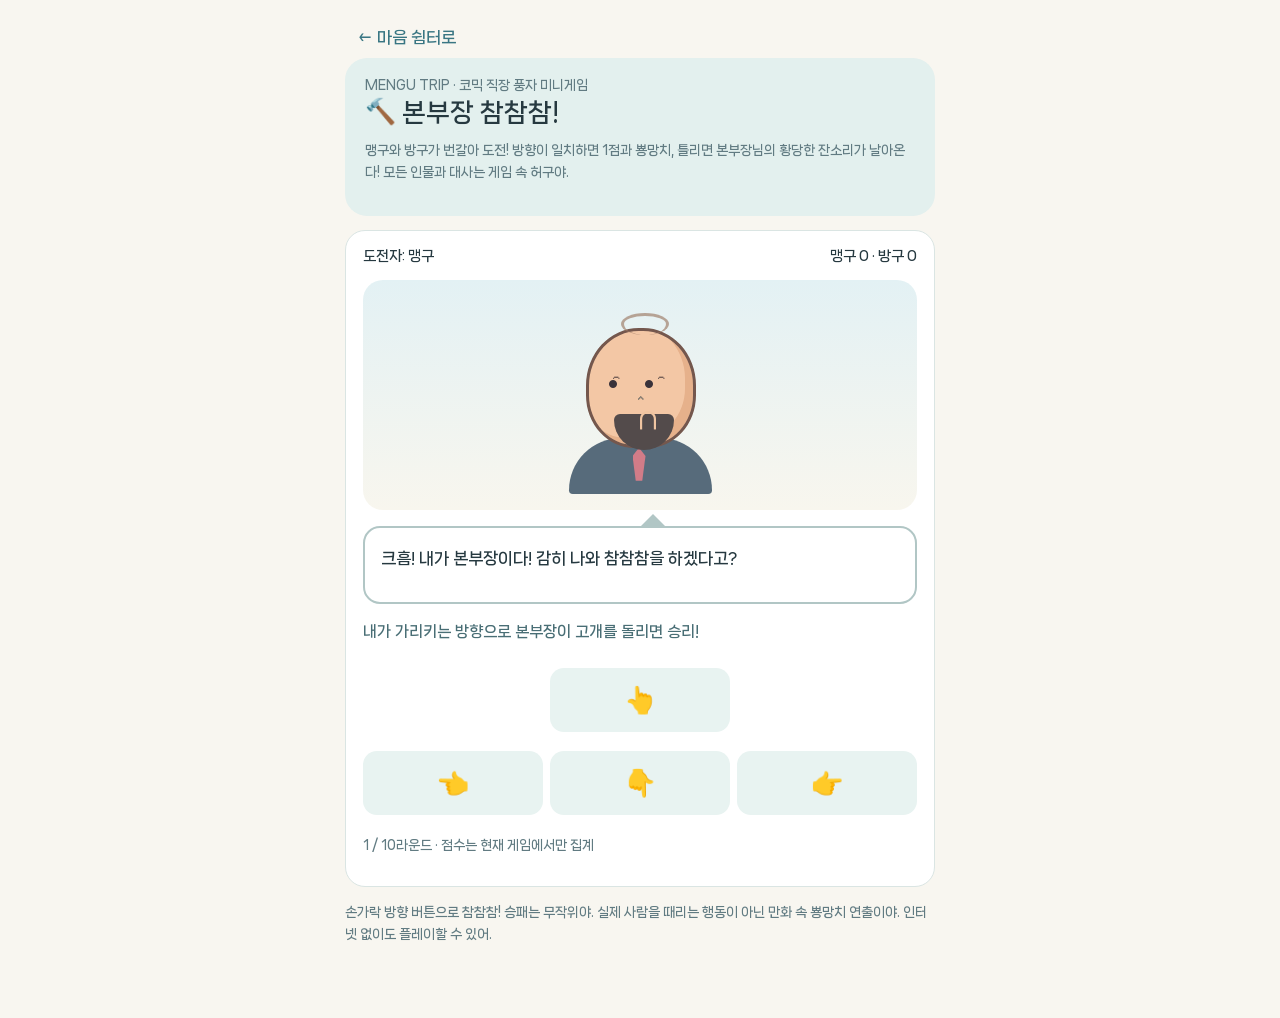
==== chamcham.html @ 797d7851 "Add offline two-player boss cham cham cham cartoon mallet game" ====
<!doctype html><html lang="ko"><head><meta charset="utf-8"><meta name="viewport" content="width=device-width,initial-scale=1,viewport-fit=cover"><meta name="theme-color" content="#f8f6f0"><title>참참참! 본부장 대결 · MENGU TRIP</title><style>
@font-face{font-family:Neo;src:url('./assets/fonts/NanumSquareNeo-Bold.woff2') format('woff2');font-weight:400 700;font-display:swap}@font-face{font-family:Neo;src:url('./assets/fonts/NanumSquareNeo-ExtraBold.woff2') format('woff2');font-weight:800 900;font-display:swap}
:root{font-family:Neo,-apple-system,sans-serif;background:#f8f6f0;color:#263940}*{box-sizing:border-box}body{margin:0;padding:16px 14px 60px}.wrap{max-width:590px;margin:auto}.back{display:inline-block;padding:12px;color:#397683;text-decoration:none}header{background:#e3f0ee;border-radius:22px;padding:20px}h1{margin:5px 0;font-size:25px}p{line-height:1.7}.small{font-size:13px;color:#617b82}.card{background:white;border:1px solid #dae5e3;border-radius:20px;padding:17px;margin:14px 0}.btn{width:100%;font:inherit;border:0;border-radius:14px;background:#287e85;color:white;padding:14px;cursor:pointer;margin:6px 0;font-weight:bold}.btn.secondary{background:#e8f3f1;color:#31575e}button:disabled{opacity:.45}button:focus-visible{outline:3px solid #f3aa70;outline-offset:2px}.row{display:flex;gap:9px}.row>*{flex:1}.score{display:flex;justify-content:space-between;gap:10px;font-size:14px}.stage{height:230px;position:relative;display:grid;place-items:center;overflow:hidden;border-radius:20px;background:linear-gradient(#e3f1f4,#f8f6ee);margin:16px 0}.boss{position:relative;width:155px;height:185px}.head{position:absolute;top:25px;left:23px;width:110px;height:120px;border-radius:48% 48% 44% 44%;background:#f3c7a5;box-shadow:inset -8px -7px #e6b18b;border:3px solid #74574d;transform-origin:center 65%;transition:transform .2s}.head:before{content:'';position:absolute;top:-18px;left:32px;width:42px;height:19px;border:3px solid #9c7964;border-bottom:0;border-radius:50%;opacity:.65}.brow{position:absolute;top:36px;left:23px;font-size:17px;letter-spacing:16px;color:#4c3d3d}.nose{position:absolute;top:61px;left:47px;font-size:17px}.beard{position:absolute;bottom:-5px;left:25px;width:60px;height:36px;background:#534b4b;border-radius:8px 8px 40px 40px}.beard:after{content:'∩';position:absolute;top:-7px;left:21px;color:#f0c5a1;font-size:26px}.suit{position:absolute;bottom:-6px;left:6px;width:143px;height:56px;background:#576b7b;border-radius:55px 55px 4px 4px}.tie{position:absolute;bottom:7px;left:70px;width:13px;height:33px;background:#d17c88;clip-path:polygon(50% 0,100% 25%,75% 100%,25% 100%,0 25%)}.bubble{border:2px solid #b1c6c5;padding:16px;border-radius:17px;min-height:78px;line-height:1.8;font-weight:700;word-break:keep-all;position:relative}.bubble:before{content:'';position:absolute;top:-14px;left:50%;border:13px solid transparent;border-bottom-color:#b1c6c5;border-top:0}.direction{display:grid;grid-template-columns:repeat(3,1fr);gap:7px}.direction .btn{font-size:26px;min-height:64px}.direction .empty{visibility:hidden}.hammer{position:absolute;right:30px;top:-50px;font-size:87px;transform:rotate(-35deg) translateY(-70px);opacity:0;z-index:10}.impact{position:absolute;top:0;left:18%;font-size:39px;font-weight:900;opacity:0;z-index:11;color:#bb5d85;text-shadow:1px 2px #fff}.stage.win .hammer{animation:wham 1s ease both}.stage.win .impact{animation:impact .95s ease both}.stage.win .head{animation:bonk .9s ease both}.stage.loss .head{animation:taunt 1s ease both}.head .eyes{position:absolute;left:18px;top:41px;font-size:24px;color:#39323a}.stage.win .eyes{font-size:0}.stage.win .eyes:after{content:'>0<';font-size:32px;white-space:nowrap}.stage.win .beard{animation:shiver .5s ease}@keyframes wham{0%{opacity:1;transform:rotate(-55deg) translate(45px,-65px)}38%,55%{opacity:1;transform:rotate(15deg) translate(-15px,28px)}100%{opacity:0;transform:rotate(-40deg) translate(45px,-70px)}}@keyframes impact{0%,24%{opacity:0;transform:scale(.5)}40%,70%{opacity:1;transform:scale(1.2) rotate(-10deg)}100%{opacity:0;transform:scale(1.4)}}@keyframes bonk{0%,100%{transform:scale(1)}40%,58%{transform:scale(1.15,.78) translateY(14px)}70%{transform:scale(.93,1.08)}}@keyframes taunt{25%{transform:rotate(-16deg)}55%{transform:rotate(12deg)}85%{transform:rotate(-5deg)}}@keyframes shiver{50%{transform:translateX(5px)}}.hidden{display:none}.msg{font-size:15px;color:#496e75;min-height:28px}.turn{font-size:13px;color:#73838c}input{font:inherit;border:1px solid #c8d7d3;padding:12px;border-radius:10px;width:100%}@media(prefers-reduced-motion:reduce){.stage.win .hammer,.stage.win .head,.stage.win .impact,.stage.loss .head{animation-duration:.15s}}</style></head><body><div class="wrap"><a class="back" href="./mind.html">← 마음 쉼터로</a><header><div class="small">MENGU TRIP · 코믹 직장 풍자 미니게임</div><h1>🔨 본부장 참참참!</h1><p class="small">맹구와 방구가 번갈아 도전! 방향이 일치하면 1점과 뿅망치, 틀리면 본부장님의 황당한 잔소리가 날아온다! 모든 인물과 대사는 게임 속 허구야.</p></header>
<section class="card"><div class="score"><strong id="turn">도전자: 맹구</strong><strong id="score">맹구 0 · 방구 0</strong></div><div class="stage" id="stage"><div class="hammer">🔨</div><div class="impact">땡! 켁!</div><div class="boss"><div class="suit"></div><div class="tie"></div><div class="head"><span class="brow">⌢ ⌢</span><span class="eyes">•　•</span><span class="nose">⌃</span><div class="beard"></div></div></div></div><div class="bubble" id="speech">크흠! 내가 본부장이다! 감히 나와 참참참을 하겠다고?</div><p class="msg" id="result">내가 가리키는 방향으로 본부장이 고개를 돌리면 승리!</p><div id="controls"><div class="direction"><div class="empty"></div><button class="btn secondary" data-dir="up">👆</button><div class="empty"></div><button class="btn secondary" data-dir="left">👈</button><button class="btn secondary" data-dir="down">👇</button><button class="btn secondary" data-dir="right">👉</button></div></div><button class="btn secondary" id="next" hidden>다음 도전자 →</button><button class="btn secondary" id="again" hidden>한 번 더 10판!</button><p class="small" id="round">1 / 10라운드 · 점수는 현재 게임에서만 집계</p></section><p class="small">손가락 방향 버튼으로 참참참! 승패는 무작위야. 실제 사람을 때리는 행동이 아닌 만화 속 뿅망치 연출이야. 인터넷 없이도 플레이할 수 있어.</p></div><script>
const $=x=>document.getElementById(x);
const insults=['사업기획서는 완성하고 떠나냐?','민팀장 어디 갔나!!! 왜 전화를 안 받아!!','나만 회사에서 살아남아야지.','연구소 애기들만 일 잘하네, 진짜 못 봐주겠다!','포털서비스 팀 싹 다 물갈이야!!','이 회의는 내가 말 다 할 때까지 안 끝나!','기획서는 어디 있어? 아니, 내가 시킨 기획서 말고!','보고서는 다섯 장으로 줄이고 설명은 한 시간 해!','휴가? 일단 결재부터 세 번 받아!','누가 내 커피에서 얼음을 뺐나!','우리 때는 야근이 곧 열정이었어!','다 좋은데 전부 처음부터 다시 해봅시다!','자네, 이 슬라이드 글씨가 왜 이렇게 작아!','대표님 오셨나? 모두 똑바로 앉아!','내가 지시한 적은 없지만 왜 아직 안 했나?','갑자기 생각났는데 오늘 안에 해보자고!'];
const dirs=['left','right','up','down'];const symbols={left:'←',right:'→',up:'↑',down:'↓'};let n=1,scores=[0,0],locked=false,last='';let timer=null;
function typeLine(t){clearInterval(timer);const e=$('speech');e.textContent='';let i=0;timer=setInterval(()=>{i+=2;e.textContent=Array.from(t).slice(0,i).join('');if(i>=Array.from(t).length)clearInterval(timer);},40);}
function render(){const who=n%2?'맹구':'방구';$('turn').textContent='도전자: '+who;$('score').textContent='맹구 '+scores[0]+' · 방구 '+scores[1];$('round').textContent=n+' / 10라운드';$('next').hidden=true;$('again').hidden=true;$('controls').hidden=false;$('stage').className='stage';$('result').textContent='방향을 선택해! 본부장이 같은 방향으로 돌면 승리.';}
function play(dir){if(locked||n>10)return;locked=true;const boss=dirs[Math.floor(Math.random()*4)],won=dir===boss,idx=n%2?0:1;const stage=$('stage');stage.className='stage';void stage.offsetWidth;stage.classList.add(won?'win':'loss');if(won)scores[idx]++;$('score').textContent='맹구 '+scores[0]+' · 방구 '+scores[1];$('result').textContent='내가 가리킨 방향 '+symbols[dir]+' / 본부장 '+symbols[boss]+' · '+(won?'성공! 1점 획득!':'실패!');if(won){typeLine('케에엑! 이 녀석, 참참참 실력만 늘었구나!');}else{const pool=insults.filter(x=>x!==last);last=pool[Math.floor(Math.random()*pool.length)];typeLine(last);} $('controls').hidden=true;setTimeout(()=>{if(n<10){$('next').hidden=false;}else{const winner=scores[0]===scores[1]?'무승부!':scores[0]>scores[1]?'맹구 승리!':'방구 승리!';$('result').textContent+=' · 최종 결과: '+winner;$('again').hidden=false;}},1350);}
document.querySelectorAll('[data-dir]').forEach(b=>b.onclick=()=>play(b.dataset.dir));
$('next').onclick=()=>{n++;locked=false;render();typeLine('다음 사람! 자네는 나를 이길 수 있겠나?');};$('again').onclick=()=>{n=1;scores=[0,0];locked=false;render();typeLine('흠흠! 다시 도전해보게!');};document.addEventListener('visibilitychange',()=>{if(document.hidden)clearInterval(timer);});
</script></body></html>
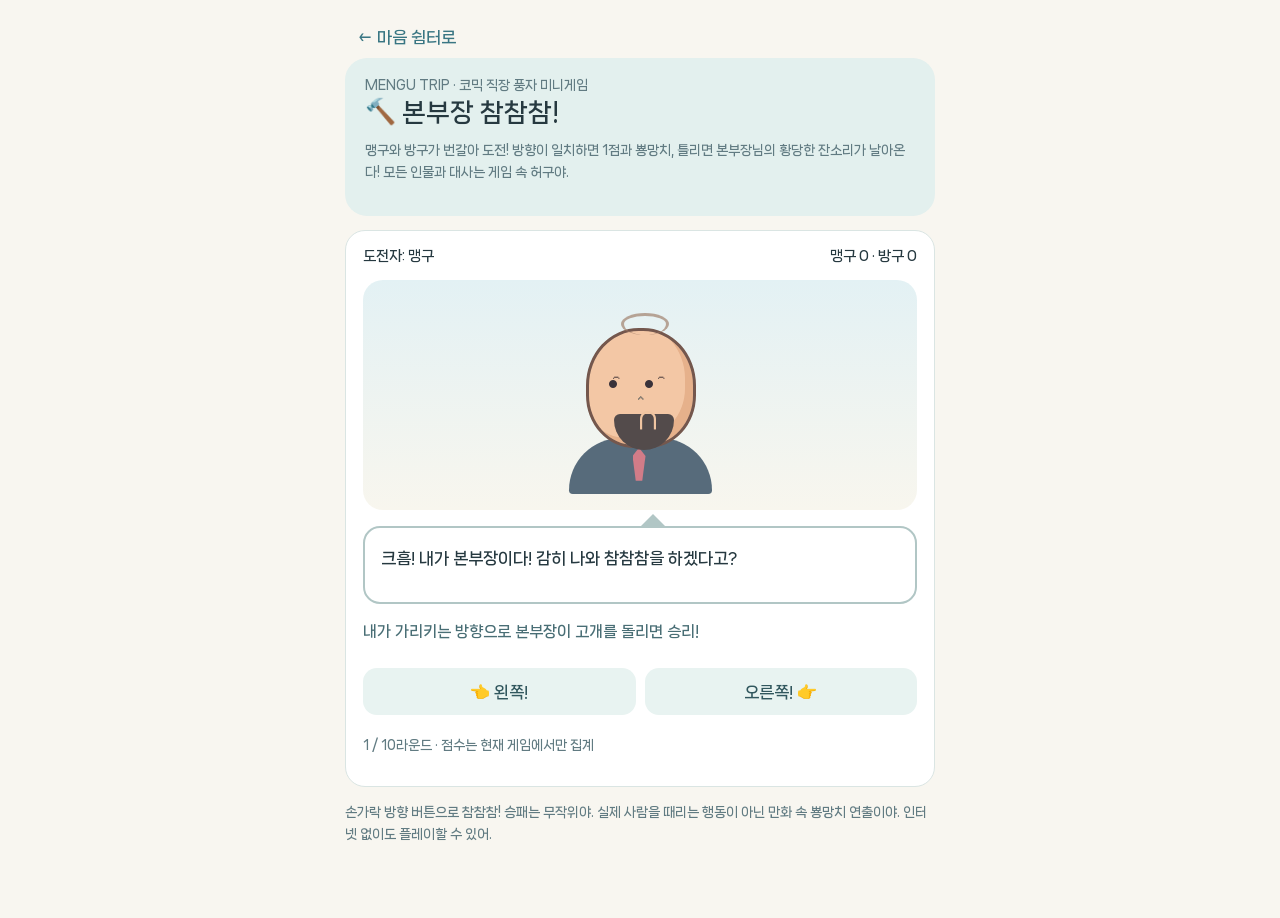
==== commit e682428b: "Add suspenseful cham cham pause and animated boss pointing left/right before result" ====
--- a/chamcham.html
+++ b/chamcham.html
@@ -1,13 +1,31 @@
 <!doctype html><html lang="ko"><head><meta charset="utf-8"><meta name="viewport" content="width=device-width,initial-scale=1,viewport-fit=cover"><meta name="theme-color" content="#f8f6f0"><title>참참참! 본부장 대결 · MENGU TRIP</title><style>
 @font-face{font-family:Neo;src:url('./assets/fonts/NanumSquareNeo-Bold.woff2') format('woff2');font-weight:400 700;font-display:swap}@font-face{font-family:Neo;src:url('./assets/fonts/NanumSquareNeo-ExtraBold.woff2') format('woff2');font-weight:800 900;font-display:swap}
-:root{font-family:Neo,-apple-system,sans-serif;background:#f8f6f0;color:#263940}*{box-sizing:border-box}body{margin:0;padding:16px 14px 60px}.wrap{max-width:590px;margin:auto}.back{display:inline-block;padding:12px;color:#397683;text-decoration:none}header{background:#e3f0ee;border-radius:22px;padding:20px}h1{margin:5px 0;font-size:25px}p{line-height:1.7}.small{font-size:13px;color:#617b82}.card{background:white;border:1px solid #dae5e3;border-radius:20px;padding:17px;margin:14px 0}.btn{width:100%;font:inherit;border:0;border-radius:14px;background:#287e85;color:white;padding:14px;cursor:pointer;margin:6px 0;font-weight:bold}.btn.secondary{background:#e8f3f1;color:#31575e}button:disabled{opacity:.45}button:focus-visible{outline:3px solid #f3aa70;outline-offset:2px}.row{display:flex;gap:9px}.row>*{flex:1}.score{display:flex;justify-content:space-between;gap:10px;font-size:14px}.stage{height:230px;position:relative;display:grid;place-items:center;overflow:hidden;border-radius:20px;background:linear-gradient(#e3f1f4,#f8f6ee);margin:16px 0}.boss{position:relative;width:155px;height:185px}.head{position:absolute;top:25px;left:23px;width:110px;height:120px;border-radius:48% 48% 44% 44%;background:#f3c7a5;box-shadow:inset -8px -7px #e6b18b;border:3px solid #74574d;transform-origin:center 65%;transition:transform .2s}.head:before{content:'';position:absolute;top:-18px;left:32px;width:42px;height:19px;border:3px solid #9c7964;border-bottom:0;border-radius:50%;opacity:.65}.brow{position:absolute;top:36px;left:23px;font-size:17px;letter-spacing:16px;color:#4c3d3d}.nose{position:absolute;top:61px;left:47px;font-size:17px}.beard{position:absolute;bottom:-5px;left:25px;width:60px;height:36px;background:#534b4b;border-radius:8px 8px 40px 40px}.beard:after{content:'∩';position:absolute;top:-7px;left:21px;color:#f0c5a1;font-size:26px}.suit{position:absolute;bottom:-6px;left:6px;width:143px;height:56px;background:#576b7b;border-radius:55px 55px 4px 4px}.tie{position:absolute;bottom:7px;left:70px;width:13px;height:33px;background:#d17c88;clip-path:polygon(50% 0,100% 25%,75% 100%,25% 100%,0 25%)}.bubble{border:2px solid #b1c6c5;padding:16px;border-radius:17px;min-height:78px;line-height:1.8;font-weight:700;word-break:keep-all;position:relative}.bubble:before{content:'';position:absolute;top:-14px;left:50%;border:13px solid transparent;border-bottom-color:#b1c6c5;border-top:0}.direction{display:grid;grid-template-columns:repeat(3,1fr);gap:7px}.direction .btn{font-size:26px;min-height:64px}.direction .empty{visibility:hidden}.hammer{position:absolute;right:30px;top:-50px;font-size:87px;transform:rotate(-35deg) translateY(-70px);opacity:0;z-index:10}.impact{position:absolute;top:0;left:18%;font-size:39px;font-weight:900;opacity:0;z-index:11;color:#bb5d85;text-shadow:1px 2px #fff}.stage.win .hammer{animation:wham 1s ease both}.stage.win .impact{animation:impact .95s ease both}.stage.win .head{animation:bonk .9s ease both}.stage.loss .head{animation:taunt 1s ease both}.head .eyes{position:absolute;left:18px;top:41px;font-size:24px;color:#39323a}.stage.win .eyes{font-size:0}.stage.win .eyes:after{content:'>0<';font-size:32px;white-space:nowrap}.stage.win .beard{animation:shiver .5s ease}@keyframes wham{0%{opacity:1;transform:rotate(-55deg) translate(45px,-65px)}38%,55%{opacity:1;transform:rotate(15deg) translate(-15px,28px)}100%{opacity:0;transform:rotate(-40deg) translate(45px,-70px)}}@keyframes impact{0%,24%{opacity:0;transform:scale(.5)}40%,70%{opacity:1;transform:scale(1.2) rotate(-10deg)}100%{opacity:0;transform:scale(1.4)}}@keyframes bonk{0%,100%{transform:scale(1)}40%,58%{transform:scale(1.15,.78) translateY(14px)}70%{transform:scale(.93,1.08)}}@keyframes taunt{25%{transform:rotate(-16deg)}55%{transform:rotate(12deg)}85%{transform:rotate(-5deg)}}@keyframes shiver{50%{transform:translateX(5px)}}.hidden{display:none}.msg{font-size:15px;color:#496e75;min-height:28px}.turn{font-size:13px;color:#73838c}input{font:inherit;border:1px solid #c8d7d3;padding:12px;border-radius:10px;width:100%}@media(prefers-reduced-motion:reduce){.stage.win .hammer,.stage.win .head,.stage.win .impact,.stage.loss .head{animation-duration:.15s}}</style></head><body><div class="wrap"><a class="back" href="./mind.html">← 마음 쉼터로</a><header><div class="small">MENGU TRIP · 코믹 직장 풍자 미니게임</div><h1>🔨 본부장 참참참!</h1><p class="small">맹구와 방구가 번갈아 도전! 방향이 일치하면 1점과 뿅망치, 틀리면 본부장님의 황당한 잔소리가 날아온다! 모든 인물과 대사는 게임 속 허구야.</p></header>
-<section class="card"><div class="score"><strong id="turn">도전자: 맹구</strong><strong id="score">맹구 0 · 방구 0</strong></div><div class="stage" id="stage"><div class="hammer">🔨</div><div class="impact">땡! 켁!</div><div class="boss"><div class="suit"></div><div class="tie"></div><div class="head"><span class="brow">⌢ ⌢</span><span class="eyes">•　•</span><span class="nose">⌃</span><div class="beard"></div></div></div></div><div class="bubble" id="speech">크흠! 내가 본부장이다! 감히 나와 참참참을 하겠다고?</div><p class="msg" id="result">내가 가리키는 방향으로 본부장이 고개를 돌리면 승리!</p><div id="controls"><div class="direction"><div class="empty"></div><button class="btn secondary" data-dir="up">👆</button><div class="empty"></div><button class="btn secondary" data-dir="left">👈</button><button class="btn secondary" data-dir="down">👇</button><button class="btn secondary" data-dir="right">👉</button></div></div><button class="btn secondary" id="next" hidden>다음 도전자 →</button><button class="btn secondary" id="again" hidden>한 번 더 10판!</button><p class="small" id="round">1 / 10라운드 · 점수는 현재 게임에서만 집계</p></section><p class="small">손가락 방향 버튼으로 참참참! 승패는 무작위야. 실제 사람을 때리는 행동이 아닌 만화 속 뿅망치 연출이야. 인터넷 없이도 플레이할 수 있어.</p></div><script>
+:root{font-family:Neo,-apple-system,sans-serif;background:#f8f6f0;color:#263940}*{box-sizing:border-box}body{margin:0;padding:16px 14px 60px}.wrap{max-width:590px;margin:auto}.back{display:inline-block;padding:12px;color:#397683;text-decoration:none}header{background:#e3f0ee;border-radius:22px;padding:20px}h1{margin:5px 0;font-size:25px}p{line-height:1.7}.small{font-size:13px;color:#617b82}.card{background:white;border:1px solid #dae5e3;border-radius:20px;padding:17px;margin:14px 0}.btn{width:100%;font:inherit;border:0;border-radius:14px;background:#287e85;color:white;padding:14px;cursor:pointer;margin:6px 0;font-weight:bold}.btn.secondary{background:#e8f3f1;color:#31575e}button:disabled{opacity:.45}button:focus-visible{outline:3px solid #f3aa70;outline-offset:2px}.row{display:flex;gap:9px}.row>*{flex:1}.score{display:flex;justify-content:space-between;gap:10px;font-size:14px}.stage{height:230px;position:relative;display:grid;place-items:center;overflow:hidden;border-radius:20px;background:linear-gradient(#e3f1f4,#f8f6ee);margin:16px 0}.boss{position:relative;width:155px;height:185px}.head{position:absolute;top:25px;left:23px;width:110px;height:120px;border-radius:48% 48% 44% 44%;background:#f3c7a5;box-shadow:inset -8px -7px #e6b18b;border:3px solid #74574d;transform-origin:center 65%;transition:transform .2s}.head:before{content:'';position:absolute;top:-18px;left:32px;width:42px;height:19px;border:3px solid #9c7964;border-bottom:0;border-radius:50%;opacity:.65}.brow{position:absolute;top:36px;left:23px;font-size:17px;letter-spacing:16px;color:#4c3d3d}.nose{position:absolute;top:61px;left:47px;font-size:17px}.beard{position:absolute;bottom:-5px;left:25px;width:60px;height:36px;background:#534b4b;border-radius:8px 8px 40px 40px}.beard:after{content:'∩';position:absolute;top:-7px;left:21px;color:#f0c5a1;font-size:26px}.suit{position:absolute;bottom:-6px;left:6px;width:143px;height:56px;background:#576b7b;border-radius:55px 55px 4px 4px}.tie{position:absolute;bottom:7px;left:70px;width:13px;height:33px;background:#d17c88;clip-path:polygon(50% 0,100% 25%,75% 100%,25% 100%,0 25%)}.bubble{border:2px solid #b1c6c5;padding:16px;border-radius:17px;min-height:78px;line-height:1.8;font-weight:700;word-break:keep-all;position:relative}.bubble:before{content:'';position:absolute;top:-14px;left:50%;border:13px solid transparent;border-bottom-color:#b1c6c5;border-top:0}.direction{display:grid;grid-template-columns:repeat(3,1fr);gap:7px}.direction .btn{font-size:26px;min-height:64px}.direction .empty{visibility:hidden}.hammer{position:absolute;right:30px;top:-50px;font-size:87px;transform:rotate(-35deg) translateY(-70px);opacity:0;z-index:10}.impact{position:absolute;top:0;left:18%;font-size:39px;font-weight:900;opacity:0;z-index:11;color:#bb5d85;text-shadow:1px 2px #fff}.stage.win .hammer{animation:wham 1s ease both}.stage.win .impact{animation:impact .95s ease both}.stage.win .head{animation:bonk .9s ease both}.stage.loss .head{animation:taunt 1s ease both}.head .eyes{position:absolute;left:18px;top:41px;font-size:24px;color:#39323a}.stage.win .eyes{font-size:0}.stage.win .eyes:after{content:'>0<';font-size:32px;white-space:nowrap}.stage.win .beard{animation:shiver .5s ease}@keyframes wham{0%{opacity:1;transform:rotate(-55deg) translate(45px,-65px)}38%,55%{opacity:1;transform:rotate(15deg) translate(-15px,28px)}100%{opacity:0;transform:rotate(-40deg) translate(45px,-70px)}}@keyframes impact{0%,24%{opacity:0;transform:scale(.5)}40%,70%{opacity:1;transform:scale(1.2) rotate(-10deg)}100%{opacity:0;transform:scale(1.4)}}@keyframes bonk{0%,100%{transform:scale(1)}40%,58%{transform:scale(1.15,.78) translateY(14px)}70%{transform:scale(.93,1.08)}}@keyframes taunt{25%{transform:rotate(-16deg)}55%{transform:rotate(12deg)}85%{transform:rotate(-5deg)}}@keyframes shiver{50%{transform:translateX(5px)}}.hidden{display:none}.msg{font-size:15px;color:#496e75;min-height:28px}.turn{font-size:13px;color:#73838c}input{font:inherit;border:1px solid #c8d7d3;padding:12px;border-radius:10px;width:100%}@media(prefers-reduced-motion:reduce){.stage.win .hammer,.stage.win .head,.stage.win .impact,.stage.loss .head{animation-duration:.15s}}.chant{position:absolute;top:8px;left:0;right:0;text-align:center;font-size:33px;font-weight:900;z-index:12;color:#345c68;text-shadow:0 2px #fff}.stage.anticipation .boss{animation:chantBounce .4s ease-in-out infinite alternate}.stage.reveal .head{transition:transform .3s ease}.boss-arm{position:absolute;left:54%;top:111px;width:115px;height:34px;z-index:8;transform-origin:9px 17px;transform:rotate(75deg) scale(.9);opacity:0;transition:transform .45s cubic-bezier(.2,1.8,.3,1),opacity .15s}.arm-sleeve{position:absolute;left:0;top:8px;width:75px;height:23px;background:#576b7b;border:2px solid #43515c;border-radius:12px}.arm-hand{position:absolute;left:67px;top:-5px;font-size:38px;display:block;transform:rotate(90deg)}.boss-arm.point-left{opacity:1;transform:rotate(193deg) scale(1)}.boss-arm.point-right{opacity:1;transform:rotate(-14deg) scale(1)}.stage.reveal:has(.point-left) .head{transform:rotate(-13deg)}.stage.reveal:has(.point-right) .head{transform:rotate(13deg)}@keyframes chantBounce{0%{transform:translateY(0)}100%{transform:translateY(-5px)}}@media(prefers-reduced-motion:reduce){.stage.anticipation .boss{animation:none}.boss-arm{transition-duration:.1s}}</style></head><body><div class="wrap"><a class="back" href="./mind.html">← 마음 쉼터로</a><header><div class="small">MENGU TRIP · 코믹 직장 풍자 미니게임</div><h1>🔨 본부장 참참참!</h1><p class="small">맹구와 방구가 번갈아 도전! 방향이 일치하면 1점과 뿅망치, 틀리면 본부장님의 황당한 잔소리가 날아온다! 모든 인물과 대사는 게임 속 허구야.</p></header>
+<section class="card"><div class="score"><strong id="turn">도전자: 맹구</strong><strong id="score">맹구 0 · 방구 0</strong></div><div class="stage" id="stage"><div class="chant" id="chant" aria-live="polite"></div><div class="boss-arm" id="bossArm"><span class="arm-sleeve"></span><span class="arm-hand">☝🏻</span></div><div class="hammer">🔨</div><div class="impact">땡! 켁!</div><div class="boss"><div class="suit"></div><div class="tie"></div><div class="head"><span class="brow">⌢ ⌢</span><span class="eyes">•　•</span><span class="nose">⌃</span><div class="beard"></div></div></div></div><div class="bubble" id="speech">크흠! 내가 본부장이다! 감히 나와 참참참을 하겠다고?</div><p class="msg" id="result">내가 가리키는 방향으로 본부장이 고개를 돌리면 승리!</p><div id="controls"><div class="row"><button class="btn secondary" data-dir="left">👈 왼쪽!</button><button class="btn secondary" data-dir="right">오른쪽! 👉</button></div></div><button class="btn secondary" id="next" hidden>다음 도전자 →</button><button class="btn secondary" id="again" hidden>한 번 더 10판!</button><p class="small" id="round">1 / 10라운드 · 점수는 현재 게임에서만 집계</p></section><p class="small">손가락 방향 버튼으로 참참참! 승패는 무작위야. 실제 사람을 때리는 행동이 아닌 만화 속 뿅망치 연출이야. 인터넷 없이도 플레이할 수 있어.</p></div><script>
 const $=x=>document.getElementById(x);
 const insults=['사업기획서는 완성하고 떠나냐?','민팀장 어디 갔나!!! 왜 전화를 안 받아!!','나만 회사에서 살아남아야지.','연구소 애기들만 일 잘하네, 진짜 못 봐주겠다!','포털서비스 팀 싹 다 물갈이야!!','이 회의는 내가 말 다 할 때까지 안 끝나!','기획서는 어디 있어? 아니, 내가 시킨 기획서 말고!','보고서는 다섯 장으로 줄이고 설명은 한 시간 해!','휴가? 일단 결재부터 세 번 받아!','누가 내 커피에서 얼음을 뺐나!','우리 때는 야근이 곧 열정이었어!','다 좋은데 전부 처음부터 다시 해봅시다!','자네, 이 슬라이드 글씨가 왜 이렇게 작아!','대표님 오셨나? 모두 똑바로 앉아!','내가 지시한 적은 없지만 왜 아직 안 했나?','갑자기 생각났는데 오늘 안에 해보자고!'];
-const dirs=['left','right','up','down'];const symbols={left:'←',right:'→',up:'↑',down:'↓'};let n=1,scores=[0,0],locked=false,last='';let timer=null;
+const dirs=['left','right'];const symbols={left:'←',right:'→',up:'↑',down:'↓'};let n=1,scores=[0,0],locked=false,last='';let timer=null;
 function typeLine(t){clearInterval(timer);const e=$('speech');e.textContent='';let i=0;timer=setInterval(()=>{i+=2;e.textContent=Array.from(t).slice(0,i).join('');if(i>=Array.from(t).length)clearInterval(timer);},40);}
 function render(){const who=n%2?'맹구':'방구';$('turn').textContent='도전자: '+who;$('score').textContent='맹구 '+scores[0]+' · 방구 '+scores[1];$('round').textContent=n+' / 10라운드';$('next').hidden=true;$('again').hidden=true;$('controls').hidden=false;$('stage').className='stage';$('result').textContent='방향을 선택해! 본부장이 같은 방향으로 돌면 승리.';}
-function play(dir){if(locked||n>10)return;locked=true;const boss=dirs[Math.floor(Math.random()*4)],won=dir===boss,idx=n%2?0:1;const stage=$('stage');stage.className='stage';void stage.offsetWidth;stage.classList.add(won?'win':'loss');if(won)scores[idx]++;$('score').textContent='맹구 '+scores[0]+' · 방구 '+scores[1];$('result').textContent='내가 가리킨 방향 '+symbols[dir]+' / 본부장 '+symbols[boss]+' · '+(won?'성공! 1점 획득!':'실패!');if(won){typeLine('케에엑! 이 녀석, 참참참 실력만 늘었구나!');}else{const pool=insults.filter(x=>x!==last);last=pool[Math.floor(Math.random()*pool.length)];typeLine(last);} $('controls').hidden=true;setTimeout(()=>{if(n<10){$('next').hidden=false;}else{const winner=scores[0]===scores[1]?'무승부!':scores[0]>scores[1]?'맹구 승리!':'방구 승리!';$('result').textContent+=' · 최종 결과: '+winner;$('again').hidden=false;}},1350);}
+function play(dir){
+ if(locked||n>10)return;locked=true;clearInterval(timer);const boss=dirs[Math.floor(Math.random()*2)],won=dir===boss,idx=n%2?0:1;
+ const stage=$('stage'),arm=$('bossArm'),chant=$('chant');
+ $('controls').hidden=true;stage.className='stage';arm.className='boss-arm';$('speech').textContent='';$('result').textContent='준비…';
+ chant.textContent='참참…';stage.classList.add('anticipation');
+ setTimeout(()=>{chant.textContent='참!';stage.classList.remove('anticipation');stage.classList.add('reveal');arm.classList.add('point-'+boss);$('result').textContent='본부장의 손이 '+symbols[boss]+' 움직인다!';},1000);
+ setTimeout(()=>{
+   chant.textContent=won?'성공!':'실패!';
+   stage.classList.remove('reveal');stage.classList.add(won?'win':'loss');
+   if(won)scores[idx]++;$('score').textContent='맹구 '+scores[0]+' · 방구 '+scores[1];
+   $('result').textContent='내 선택 '+symbols[dir]+' / 본부장 '+symbols[boss]+' · '+(won?'성공! 1점 획득!':'실패!');
+   if(won)typeLine('케에엑! 이 녀석, 참참참 실력만 늘었구나!');
+   else {const pool=insults.filter(x=>x!==last);last=pool[Math.floor(Math.random()*pool.length)];typeLine(last);}
+ },1750);
+ setTimeout(()=>{
+   if(n<10)$('next').hidden=false;
+   else {const winner=scores[0]===scores[1]?'무승부!':scores[0]>scores[1]?'맹구 승리!':'방구 승리!';$('result').textContent+=' · 최종 결과: '+winner;$('again').hidden=false;}
+ },3400);
+}
 document.querySelectorAll('[data-dir]').forEach(b=>b.onclick=()=>play(b.dataset.dir));
 $('next').onclick=()=>{n++;locked=false;render();typeLine('다음 사람! 자네는 나를 이길 수 있겠나?');};$('again').onclick=()=>{n=1;scores=[0,0];locked=false;render();typeLine('흠흠! 다시 도전해보게!');};document.addEventListener('visibilitychange',()=>{if(document.hidden)clearInterval(timer);});
 </script></body></html>
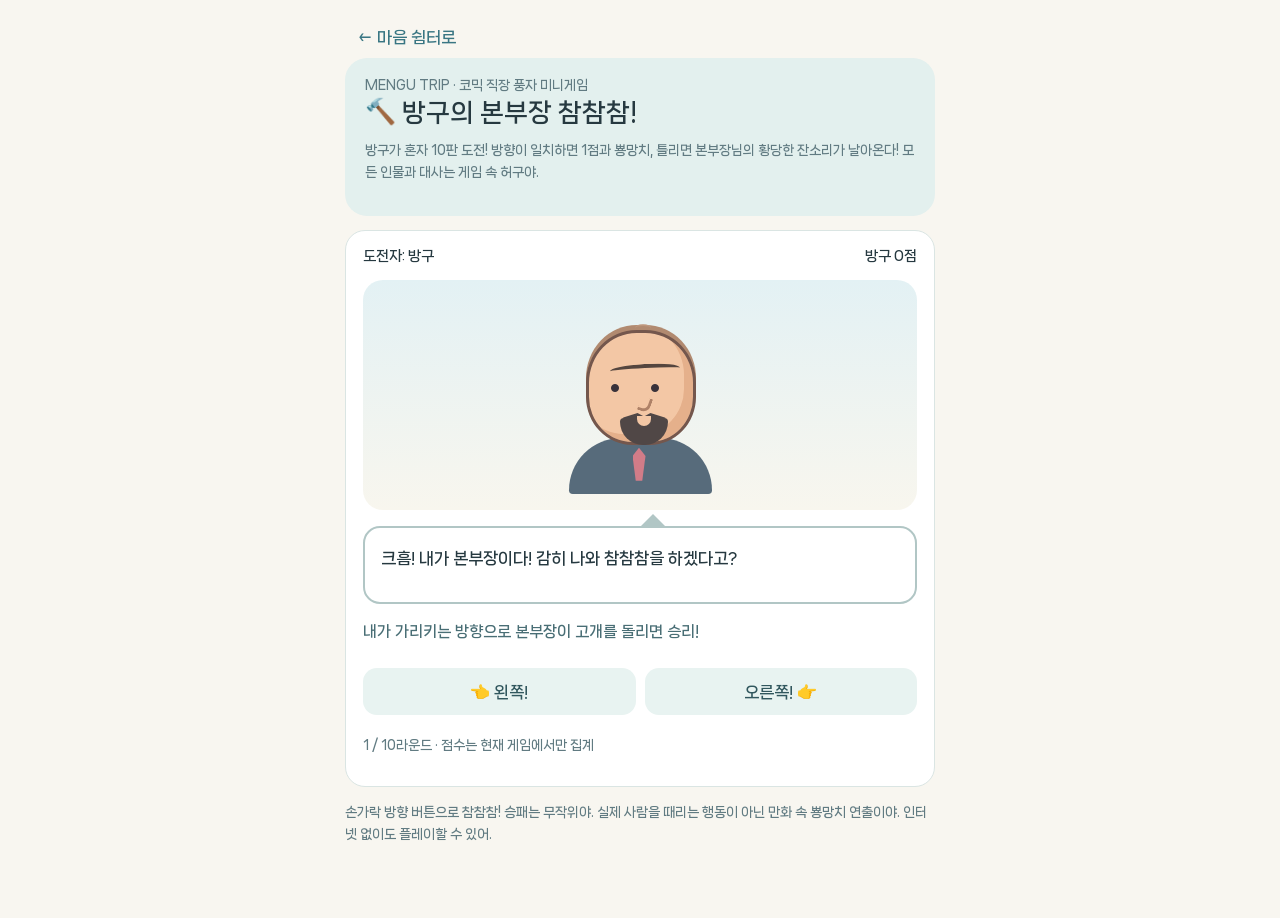
==== commit b9702607: "Make chamcham solo for Bangu, add boss one-liners and improve bald bearded face" ====
--- a/chamcham.html
+++ b/chamcham.html
@@ -1,14 +1,14 @@
-<!doctype html><html lang="ko"><head><meta charset="utf-8"><meta name="viewport" content="width=device-width,initial-scale=1,viewport-fit=cover"><meta name="theme-color" content="#f8f6f0"><title>참참참! 본부장 대결 · MENGU TRIP</title><style>
+<!doctype html><html lang="ko"><head><meta charset="utf-8"><meta name="viewport" content="width=device-width,initial-scale=1,viewport-fit=cover"><meta name="theme-color" content="#f8f6f0"><title>방구의 본부장 참참참 · MENGU TRIP</title><style>
 @font-face{font-family:Neo;src:url('./assets/fonts/NanumSquareNeo-Bold.woff2') format('woff2');font-weight:400 700;font-display:swap}@font-face{font-family:Neo;src:url('./assets/fonts/NanumSquareNeo-ExtraBold.woff2') format('woff2');font-weight:800 900;font-display:swap}
-:root{font-family:Neo,-apple-system,sans-serif;background:#f8f6f0;color:#263940}*{box-sizing:border-box}body{margin:0;padding:16px 14px 60px}.wrap{max-width:590px;margin:auto}.back{display:inline-block;padding:12px;color:#397683;text-decoration:none}header{background:#e3f0ee;border-radius:22px;padding:20px}h1{margin:5px 0;font-size:25px}p{line-height:1.7}.small{font-size:13px;color:#617b82}.card{background:white;border:1px solid #dae5e3;border-radius:20px;padding:17px;margin:14px 0}.btn{width:100%;font:inherit;border:0;border-radius:14px;background:#287e85;color:white;padding:14px;cursor:pointer;margin:6px 0;font-weight:bold}.btn.secondary{background:#e8f3f1;color:#31575e}button:disabled{opacity:.45}button:focus-visible{outline:3px solid #f3aa70;outline-offset:2px}.row{display:flex;gap:9px}.row>*{flex:1}.score{display:flex;justify-content:space-between;gap:10px;font-size:14px}.stage{height:230px;position:relative;display:grid;place-items:center;overflow:hidden;border-radius:20px;background:linear-gradient(#e3f1f4,#f8f6ee);margin:16px 0}.boss{position:relative;width:155px;height:185px}.head{position:absolute;top:25px;left:23px;width:110px;height:120px;border-radius:48% 48% 44% 44%;background:#f3c7a5;box-shadow:inset -8px -7px #e6b18b;border:3px solid #74574d;transform-origin:center 65%;transition:transform .2s}.head:before{content:'';position:absolute;top:-18px;left:32px;width:42px;height:19px;border:3px solid #9c7964;border-bottom:0;border-radius:50%;opacity:.65}.brow{position:absolute;top:36px;left:23px;font-size:17px;letter-spacing:16px;color:#4c3d3d}.nose{position:absolute;top:61px;left:47px;font-size:17px}.beard{position:absolute;bottom:-5px;left:25px;width:60px;height:36px;background:#534b4b;border-radius:8px 8px 40px 40px}.beard:after{content:'∩';position:absolute;top:-7px;left:21px;color:#f0c5a1;font-size:26px}.suit{position:absolute;bottom:-6px;left:6px;width:143px;height:56px;background:#576b7b;border-radius:55px 55px 4px 4px}.tie{position:absolute;bottom:7px;left:70px;width:13px;height:33px;background:#d17c88;clip-path:polygon(50% 0,100% 25%,75% 100%,25% 100%,0 25%)}.bubble{border:2px solid #b1c6c5;padding:16px;border-radius:17px;min-height:78px;line-height:1.8;font-weight:700;word-break:keep-all;position:relative}.bubble:before{content:'';position:absolute;top:-14px;left:50%;border:13px solid transparent;border-bottom-color:#b1c6c5;border-top:0}.direction{display:grid;grid-template-columns:repeat(3,1fr);gap:7px}.direction .btn{font-size:26px;min-height:64px}.direction .empty{visibility:hidden}.hammer{position:absolute;right:30px;top:-50px;font-size:87px;transform:rotate(-35deg) translateY(-70px);opacity:0;z-index:10}.impact{position:absolute;top:0;left:18%;font-size:39px;font-weight:900;opacity:0;z-index:11;color:#bb5d85;text-shadow:1px 2px #fff}.stage.win .hammer{animation:wham 1s ease both}.stage.win .impact{animation:impact .95s ease both}.stage.win .head{animation:bonk .9s ease both}.stage.loss .head{animation:taunt 1s ease both}.head .eyes{position:absolute;left:18px;top:41px;font-size:24px;color:#39323a}.stage.win .eyes{font-size:0}.stage.win .eyes:after{content:'>0<';font-size:32px;white-space:nowrap}.stage.win .beard{animation:shiver .5s ease}@keyframes wham{0%{opacity:1;transform:rotate(-55deg) translate(45px,-65px)}38%,55%{opacity:1;transform:rotate(15deg) translate(-15px,28px)}100%{opacity:0;transform:rotate(-40deg) translate(45px,-70px)}}@keyframes impact{0%,24%{opacity:0;transform:scale(.5)}40%,70%{opacity:1;transform:scale(1.2) rotate(-10deg)}100%{opacity:0;transform:scale(1.4)}}@keyframes bonk{0%,100%{transform:scale(1)}40%,58%{transform:scale(1.15,.78) translateY(14px)}70%{transform:scale(.93,1.08)}}@keyframes taunt{25%{transform:rotate(-16deg)}55%{transform:rotate(12deg)}85%{transform:rotate(-5deg)}}@keyframes shiver{50%{transform:translateX(5px)}}.hidden{display:none}.msg{font-size:15px;color:#496e75;min-height:28px}.turn{font-size:13px;color:#73838c}input{font:inherit;border:1px solid #c8d7d3;padding:12px;border-radius:10px;width:100%}@media(prefers-reduced-motion:reduce){.stage.win .hammer,.stage.win .head,.stage.win .impact,.stage.loss .head{animation-duration:.15s}}.chant{position:absolute;top:8px;left:0;right:0;text-align:center;font-size:33px;font-weight:900;z-index:12;color:#345c68;text-shadow:0 2px #fff}.stage.anticipation .boss{animation:chantBounce .4s ease-in-out infinite alternate}.stage.reveal .head{transition:transform .3s ease}.boss-arm{position:absolute;left:54%;top:111px;width:115px;height:34px;z-index:8;transform-origin:9px 17px;transform:rotate(75deg) scale(.9);opacity:0;transition:transform .45s cubic-bezier(.2,1.8,.3,1),opacity .15s}.arm-sleeve{position:absolute;left:0;top:8px;width:75px;height:23px;background:#576b7b;border:2px solid #43515c;border-radius:12px}.arm-hand{position:absolute;left:67px;top:-5px;font-size:38px;display:block;transform:rotate(90deg)}.boss-arm.point-left{opacity:1;transform:rotate(193deg) scale(1)}.boss-arm.point-right{opacity:1;transform:rotate(-14deg) scale(1)}.stage.reveal:has(.point-left) .head{transform:rotate(-13deg)}.stage.reveal:has(.point-right) .head{transform:rotate(13deg)}@keyframes chantBounce{0%{transform:translateY(0)}100%{transform:translateY(-5px)}}@media(prefers-reduced-motion:reduce){.stage.anticipation .boss{animation:none}.boss-arm{transition-duration:.1s}}</style></head><body><div class="wrap"><a class="back" href="./mind.html">← 마음 쉼터로</a><header><div class="small">MENGU TRIP · 코믹 직장 풍자 미니게임</div><h1>🔨 본부장 참참참!</h1><p class="small">맹구와 방구가 번갈아 도전! 방향이 일치하면 1점과 뿅망치, 틀리면 본부장님의 황당한 잔소리가 날아온다! 모든 인물과 대사는 게임 속 허구야.</p></header>
-<section class="card"><div class="score"><strong id="turn">도전자: 맹구</strong><strong id="score">맹구 0 · 방구 0</strong></div><div class="stage" id="stage"><div class="chant" id="chant" aria-live="polite"></div><div class="boss-arm" id="bossArm"><span class="arm-sleeve"></span><span class="arm-hand">☝🏻</span></div><div class="hammer">🔨</div><div class="impact">땡! 켁!</div><div class="boss"><div class="suit"></div><div class="tie"></div><div class="head"><span class="brow">⌢ ⌢</span><span class="eyes">•　•</span><span class="nose">⌃</span><div class="beard"></div></div></div></div><div class="bubble" id="speech">크흠! 내가 본부장이다! 감히 나와 참참참을 하겠다고?</div><p class="msg" id="result">내가 가리키는 방향으로 본부장이 고개를 돌리면 승리!</p><div id="controls"><div class="row"><button class="btn secondary" data-dir="left">👈 왼쪽!</button><button class="btn secondary" data-dir="right">오른쪽! 👉</button></div></div><button class="btn secondary" id="next" hidden>다음 도전자 →</button><button class="btn secondary" id="again" hidden>한 번 더 10판!</button><p class="small" id="round">1 / 10라운드 · 점수는 현재 게임에서만 집계</p></section><p class="small">손가락 방향 버튼으로 참참참! 승패는 무작위야. 실제 사람을 때리는 행동이 아닌 만화 속 뿅망치 연출이야. 인터넷 없이도 플레이할 수 있어.</p></div><script>
+:root{font-family:Neo,-apple-system,sans-serif;background:#f8f6f0;color:#263940}*{box-sizing:border-box}body{margin:0;padding:16px 14px 60px}.wrap{max-width:590px;margin:auto}.back{display:inline-block;padding:12px;color:#397683;text-decoration:none}header{background:#e3f0ee;border-radius:22px;padding:20px}h1{margin:5px 0;font-size:25px}p{line-height:1.7}.small{font-size:13px;color:#617b82}.card{background:white;border:1px solid #dae5e3;border-radius:20px;padding:17px;margin:14px 0}.btn{width:100%;font:inherit;border:0;border-radius:14px;background:#287e85;color:white;padding:14px;cursor:pointer;margin:6px 0;font-weight:bold}.btn.secondary{background:#e8f3f1;color:#31575e}button:disabled{opacity:.45}button:focus-visible{outline:3px solid #f3aa70;outline-offset:2px}.row{display:flex;gap:9px}.row>*{flex:1}.score{display:flex;justify-content:space-between;gap:10px;font-size:14px}.stage{height:230px;position:relative;display:grid;place-items:center;overflow:hidden;border-radius:20px;background:linear-gradient(#e3f1f4,#f8f6ee);margin:16px 0}.boss{position:relative;width:155px;height:185px}.head{position:absolute;top:25px;left:23px;width:110px;height:120px;border-radius:48% 48% 44% 44%;background:#f3c7a5;box-shadow:inset -8px -7px #e6b18b;border:3px solid #74574d;transform-origin:center 65%;transition:transform .2s}.head:before{content:'';position:absolute;top:-18px;left:32px;width:42px;height:19px;border:3px solid #9c7964;border-bottom:0;border-radius:50%;opacity:.65}.brow{position:absolute;top:36px;left:23px;font-size:17px;letter-spacing:16px;color:#4c3d3d}.nose{position:absolute;top:61px;left:47px;font-size:17px}.beard{position:absolute;bottom:-5px;left:25px;width:60px;height:36px;background:#534b4b;border-radius:8px 8px 40px 40px}.beard:after{content:'∩';position:absolute;top:-7px;left:21px;color:#f0c5a1;font-size:26px}.suit{position:absolute;bottom:-6px;left:6px;width:143px;height:56px;background:#576b7b;border-radius:55px 55px 4px 4px}.tie{position:absolute;bottom:7px;left:70px;width:13px;height:33px;background:#d17c88;clip-path:polygon(50% 0,100% 25%,75% 100%,25% 100%,0 25%)}.bubble{border:2px solid #b1c6c5;padding:16px;border-radius:17px;min-height:78px;line-height:1.8;font-weight:700;word-break:keep-all;position:relative}.bubble:before{content:'';position:absolute;top:-14px;left:50%;border:13px solid transparent;border-bottom-color:#b1c6c5;border-top:0}.direction{display:grid;grid-template-columns:repeat(3,1fr);gap:7px}.direction .btn{font-size:26px;min-height:64px}.direction .empty{visibility:hidden}.hammer{position:absolute;right:30px;top:-50px;font-size:87px;transform:rotate(-35deg) translateY(-70px);opacity:0;z-index:10}.impact{position:absolute;top:0;left:18%;font-size:39px;font-weight:900;opacity:0;z-index:11;color:#bb5d85;text-shadow:1px 2px #fff}.stage.win .hammer{animation:wham 1s ease both}.stage.win .impact{animation:impact .95s ease both}.stage.win .head{animation:bonk .9s ease both}.stage.loss .head{animation:taunt 1s ease both}.head .eyes{position:absolute;left:18px;top:41px;font-size:24px;color:#39323a}.stage.win .eyes{font-size:0}.stage.win .eyes:after{content:'>0<';font-size:32px;white-space:nowrap}.stage.win .beard{animation:shiver .5s ease}@keyframes wham{0%{opacity:1;transform:rotate(-55deg) translate(45px,-65px)}38%,55%{opacity:1;transform:rotate(15deg) translate(-15px,28px)}100%{opacity:0;transform:rotate(-40deg) translate(45px,-70px)}}@keyframes impact{0%,24%{opacity:0;transform:scale(.5)}40%,70%{opacity:1;transform:scale(1.2) rotate(-10deg)}100%{opacity:0;transform:scale(1.4)}}@keyframes bonk{0%,100%{transform:scale(1)}40%,58%{transform:scale(1.15,.78) translateY(14px)}70%{transform:scale(.93,1.08)}}@keyframes taunt{25%{transform:rotate(-16deg)}55%{transform:rotate(12deg)}85%{transform:rotate(-5deg)}}@keyframes shiver{50%{transform:translateX(5px)}}.hidden{display:none}.msg{font-size:15px;color:#496e75;min-height:28px}.turn{font-size:13px;color:#73838c}input{font:inherit;border:1px solid #c8d7d3;padding:12px;border-radius:10px;width:100%}@media(prefers-reduced-motion:reduce){.stage.win .hammer,.stage.win .head,.stage.win .impact,.stage.loss .head{animation-duration:.15s}}.chant{position:absolute;top:8px;left:0;right:0;text-align:center;font-size:33px;font-weight:900;z-index:12;color:#345c68;text-shadow:0 2px #fff}.stage.anticipation .boss{animation:chantBounce .4s ease-in-out infinite alternate}.stage.reveal .head{transition:transform .3s ease}.boss-arm{position:absolute;left:54%;top:111px;width:115px;height:34px;z-index:8;transform-origin:9px 17px;transform:rotate(75deg) scale(.9);opacity:0;transition:transform .45s cubic-bezier(.2,1.8,.3,1),opacity .15s}.arm-sleeve{position:absolute;left:0;top:8px;width:75px;height:23px;background:#576b7b;border:2px solid #43515c;border-radius:12px}.arm-hand{position:absolute;left:67px;top:-5px;font-size:38px;display:block;transform:rotate(90deg)}.boss-arm.point-left{opacity:1;transform:rotate(193deg) scale(1)}.boss-arm.point-right{opacity:1;transform:rotate(-14deg) scale(1)}.stage.reveal:has(.point-left) .head{transform:rotate(-13deg)}.stage.reveal:has(.point-right) .head{transform:rotate(13deg)}@keyframes chantBounce{0%{transform:translateY(0)}100%{transform:translateY(-5px)}}@media(prefers-reduced-motion:reduce){.stage.anticipation .boss{animation:none}.boss-arm{transition-duration:.1s}}.head{border-radius:46% 46% 42% 42%;top:27px;height:115px;box-shadow:inset -9px -8px #e5b08b,0 -5px 0 #b18a70}.head:before{top:-9px;left:46px;width:16px;height:6px;border:0;border-top:2px solid #c19a80;opacity:.8}.brow{position:absolute;top:31px;left:21px;width:70px;height:11px;border-top:4px solid #55463f;border-radius:50%;transform:rotate(-3deg)}.eyes{top:43px!important;left:20px!important;letter-spacing:2px}.nose{top:64px!important;left:50px!important;width:12px;height:15px;border-right:3px solid #ae8167;border-bottom:3px solid #ae8167;border-radius:0 0 8px 0;transform:rotate(20deg)}.mustache{position:absolute;top:79px;left:34px;width:43px;height:12px;background:#504746;border-radius:70% 70% 45% 45%;clip-path:polygon(0 50%,35% 10%,50% 40%,65% 10%,100% 50%,80% 100%,50% 65%,20% 100%)}.beard{left:31px!important;bottom:-3px!important;width:48px!important;height:27px!important;border-radius:5px 5px 30px 30px!important;background:#504746!important}.beard:after{content:'';left:17px;top:-2px;width:14px;height:10px;border-radius:0 0 9px 9px;background:#f3c7a5;font-size:0}.stage.win .eyes:after{letter-spacing:-2px}</style></head><body><div class="wrap"><a class="back" href="./mind.html">← 마음 쉼터로</a><header><div class="small">MENGU TRIP · 코믹 직장 풍자 미니게임</div><h1>🔨 방구의 본부장 참참참!</h1><p class="small">방구가 혼자 10판 도전! 방향이 일치하면 1점과 뿅망치, 틀리면 본부장님의 황당한 잔소리가 날아온다! 모든 인물과 대사는 게임 속 허구야.</p></header>
+<section class="card"><div class="score"><strong id="turn">도전자: 방구</strong><strong id="score">방구 0점</strong></div><div class="stage" id="stage"><div class="chant" id="chant" aria-live="polite"></div><div class="boss-arm" id="bossArm"><span class="arm-sleeve"></span><span class="arm-hand">☝🏻</span></div><div class="hammer">🔨</div><div class="impact">땡! 켁!</div><div class="boss"><div class="suit"></div><div class="tie"></div><div class="head"><span class="brow"></span><span class="eyes">•　•</span><span class="nose"></span><span class="mustache"></span><div class="beard"></div></div></div></div><div class="bubble" id="speech">크흠! 내가 본부장이다! 감히 나와 참참참을 하겠다고?</div><p class="msg" id="result">내가 가리키는 방향으로 본부장이 고개를 돌리면 승리!</p><div id="controls"><div class="row"><button class="btn secondary" data-dir="left">👈 왼쪽!</button><button class="btn secondary" data-dir="right">오른쪽! 👉</button></div></div><button class="btn secondary" id="next" hidden>다음 판 →</button><button class="btn secondary" id="again" hidden>한 번 더 10판!</button><p class="small" id="round">1 / 10라운드 · 점수는 현재 게임에서만 집계</p></section><p class="small">손가락 방향 버튼으로 참참참! 승패는 무작위야. 실제 사람을 때리는 행동이 아닌 만화 속 뿅망치 연출이야. 인터넷 없이도 플레이할 수 있어.</p></div><script>
 const $=x=>document.getElementById(x);
-const insults=['사업기획서는 완성하고 떠나냐?','민팀장 어디 갔나!!! 왜 전화를 안 받아!!','나만 회사에서 살아남아야지.','연구소 애기들만 일 잘하네, 진짜 못 봐주겠다!','포털서비스 팀 싹 다 물갈이야!!','이 회의는 내가 말 다 할 때까지 안 끝나!','기획서는 어디 있어? 아니, 내가 시킨 기획서 말고!','보고서는 다섯 장으로 줄이고 설명은 한 시간 해!','휴가? 일단 결재부터 세 번 받아!','누가 내 커피에서 얼음을 뺐나!','우리 때는 야근이 곧 열정이었어!','다 좋은데 전부 처음부터 다시 해봅시다!','자네, 이 슬라이드 글씨가 왜 이렇게 작아!','대표님 오셨나? 모두 똑바로 앉아!','내가 지시한 적은 없지만 왜 아직 안 했나?','갑자기 생각났는데 오늘 안에 해보자고!'];
-const dirs=['left','right'];const symbols={left:'←',right:'→',up:'↑',down:'↓'};let n=1,scores=[0,0],locked=false,last='';let timer=null;
+const insults=['민팀장! 회의실로 당장 들어오라고 해!','사업계획은 오늘 바꾸고 출시일은 그대로 갑시다!','이건 기획팀 일이 아니고 디자인팀이 알아서 해야지!','왜 아직도 결재가 안 올라왔나? 내가 반려한 건 맞지만!','이 보고서 누가 썼어? 글씨가 너무 많잖아!','다들 AI 쓴다면서 왜 내가 원하는 답은 없나?','이번 주에 서비스 전면 개편 한번 해보자고!','회의는 짧게! 자, 내가 두 시간만 이야기하지!','내가 말한 건 그게 아니야! 근데 뭘 말했는진 기억 안 나!','담당자가 누구야? 일단 민팀장부터 불러!','개발 일정? 그건 마음먹기에 달린 거 아닌가?','우리 회사는 소통이 중요해! 그러니까 내 말 잘 들어!','왜 일정이 밀리지? 요구사항은 아까 추가했지만!','수정은 간단하지? 버튼 색깔이랑 서비스 구조만 바꾸면 돼!','오늘 퇴근 전에 내일 회의자료 좀 만들어 봅시다!','다음 주에 전략 바뀔 수도 있지만 오늘 안에 확정해!','기획서는 세 줄로 요약하고 상세설명은 백 페이지로 줘!','성과는 내 덕분이고 문제는 팀에서 해결해야지!','대표님께는 내가 보고할 테니 다들 자료만 만들어!','나 없는 회의에서 왜 아무것도 결정하지 않았나?','점심시간에도 전화는 받아야 하는 거 아닌가?','지금 바로 수정해! 아니, 내일 다시 바꿀 수도 있어!',''사업기획서는 완성하고 떠나냐?','민팀장 어디 갔나!!! 왜 전화를 안 받아!!','나만 회사에서 살아남아야지.','연구소 애기들만 일 잘하네, 진짜 못 봐주겠다!','포털서비스 팀 싹 다 물갈이야!!','이 회의는 내가 말 다 할 때까지 안 끝나!','기획서는 어디 있어? 아니, 내가 시킨 기획서 말고!','보고서는 다섯 장으로 줄이고 설명은 한 시간 해!','휴가? 일단 결재부터 세 번 받아!','누가 내 커피에서 얼음을 뺐나!','우리 때는 야근이 곧 열정이었어!','다 좋은데 전부 처음부터 다시 해봅시다!','자네, 이 슬라이드 글씨가 왜 이렇게 작아!','대표님 오셨나? 모두 똑바로 앉아!','내가 지시한 적은 없지만 왜 아직 안 했나?','갑자기 생각났는데 오늘 안에 해보자고!'];
+const dirs=['left','right'];const symbols={left:'←',right:'→',up:'↑',down:'↓'};let n=1,score=0,locked=false,last='';let timer=null;
 function typeLine(t){clearInterval(timer);const e=$('speech');e.textContent='';let i=0;timer=setInterval(()=>{i+=2;e.textContent=Array.from(t).slice(0,i).join('');if(i>=Array.from(t).length)clearInterval(timer);},40);}
-function render(){const who=n%2?'맹구':'방구';$('turn').textContent='도전자: '+who;$('score').textContent='맹구 '+scores[0]+' · 방구 '+scores[1];$('round').textContent=n+' / 10라운드';$('next').hidden=true;$('again').hidden=true;$('controls').hidden=false;$('stage').className='stage';$('result').textContent='방향을 선택해! 본부장이 같은 방향으로 돌면 승리.';}
+function render(){$('turn').textContent='도전자: 방구';$('score').textContent='방구 '+score+'점';$('round').textContent=n+' / 10라운드';$('next').hidden=true;$('again').hidden=true;$('controls').hidden=false;$('stage').className='stage';$('result').textContent='방향을 선택해! 본부장이 같은 방향으로 돌면 승리.';}
 function play(dir){
- if(locked||n>10)return;locked=true;clearInterval(timer);const boss=dirs[Math.floor(Math.random()*2)],won=dir===boss,idx=n%2?0:1;
+ if(locked||n>10)return;locked=true;clearInterval(timer);const boss=dirs[Math.floor(Math.random()*2)],won=dir===boss;
  const stage=$('stage'),arm=$('bossArm'),chant=$('chant');
  $('controls').hidden=true;stage.className='stage';arm.className='boss-arm';$('speech').textContent='';$('result').textContent='준비…';
  chant.textContent='참참…';stage.classList.add('anticipation');
@@ -16,16 +16,16 @@
  setTimeout(()=>{
    chant.textContent=won?'성공!':'실패!';
    stage.classList.remove('reveal');stage.classList.add(won?'win':'loss');
-   if(won)scores[idx]++;$('score').textContent='맹구 '+scores[0]+' · 방구 '+scores[1];
+   if(won)score++;$('score').textContent='방구 '+score+'점';
    $('result').textContent='내 선택 '+symbols[dir]+' / 본부장 '+symbols[boss]+' · '+(won?'성공! 1점 획득!':'실패!');
    if(won)typeLine('케에엑! 이 녀석, 참참참 실력만 늘었구나!');
    else {const pool=insults.filter(x=>x!==last);last=pool[Math.floor(Math.random()*pool.length)];typeLine(last);}
  },1750);
  setTimeout(()=>{
    if(n<10)$('next').hidden=false;
-   else {const winner=scores[0]===scores[1]?'무승부!':scores[0]>scores[1]?'맹구 승리!':'방구 승리!';$('result').textContent+=' · 최종 결과: '+winner;$('again').hidden=false;}
+   else {$('result').textContent+=' · 방구 최종 '+score+' / 10점!';$('again').hidden=false;}
  },3400);
 }
 document.querySelectorAll('[data-dir]').forEach(b=>b.onclick=()=>play(b.dataset.dir));
-$('next').onclick=()=>{n++;locked=false;render();typeLine('다음 사람! 자네는 나를 이길 수 있겠나?');};$('again').onclick=()=>{n=1;scores=[0,0];locked=false;render();typeLine('흠흠! 다시 도전해보게!');};document.addEventListener('visibilitychange',()=>{if(document.hidden)clearInterval(timer);});
+$('next').onclick=()=>{n++;locked=false;render();typeLine('다음 사람! 자네는 나를 이길 수 있겠나?');};$('again').onclick=()=>{n=1;score=0;locked=false;render();typeLine('흠흠! 다시 도전해보게!');};document.addEventListener('visibilitychange',()=>{if(document.hidden)clearInterval(timer);});
 </script></body></html>
